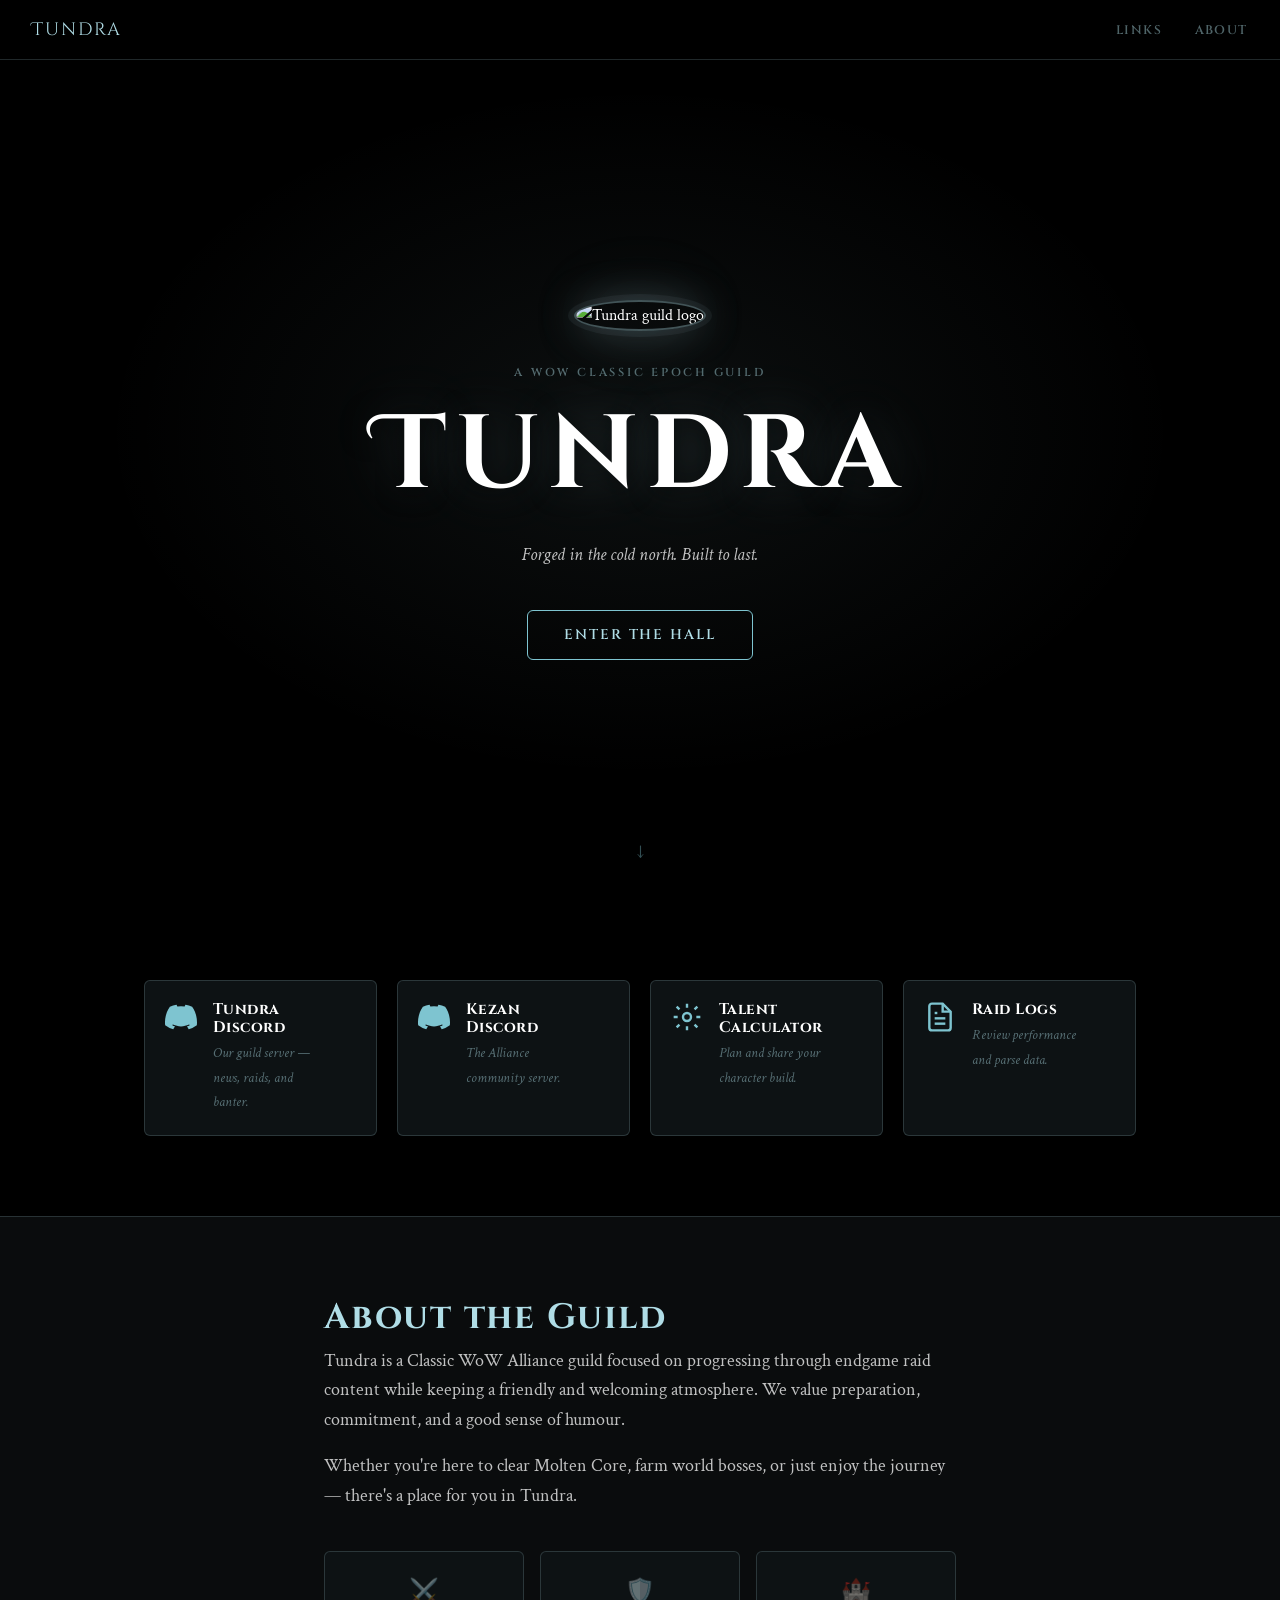
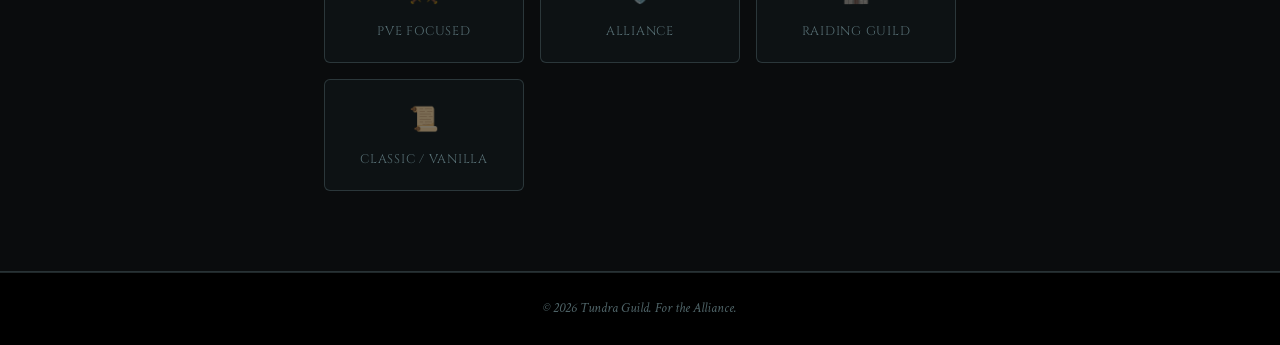
==== index.html @ 78d1f73b "Remove links section header, fix grid to 4-wide (2x2 on mobile) Co-Authored-By: Claude Sonnet 4.6 <n" ====
<!DOCTYPE html>
<html lang="en">
<head>
  <meta charset="UTF-8" />
  <meta name="viewport" content="width=device-width, initial-scale=1.0" />
  <title>Tundra — WoW Classic Guild</title>
  <link rel="preconnect" href="https://fonts.googleapis.com" />
  <link rel="preconnect" href="https://fonts.gstatic.com" crossorigin />
  <link href="https://fonts.googleapis.com/css2?family=Cinzel+Decorative:wght@700&family=Cinzel:wght@400;600&family=Crimson+Text:ital,wght@0,400;0,600;1,400&display=swap" rel="stylesheet" />
  <link rel="stylesheet" href="styles.css" />
</head>
<body>

  <nav class="nav">
    <span class="nav__brand">Tundra</span>
    <ul class="nav__links">
      <li><a href="#links">Links</a></li>
      <li><a href="#about">About</a></li>
    </ul>
  </nav>

  <!-- Hero -->
  <section class="hero">
    <div class="hero__inner">
      <a href="https://discord.gg/UbJrQcZfxH" target="_blank" rel="noopener" aria-label="Join Tundra Discord">
        <img
          class="guild-emblem"
          src="https://cdn.discordapp.com/icons/1451657816925278291/3aed492fb5cee491ce6581f77185e845.webp?size=256&quality=lossless"
          alt="Tundra guild logo"
        />
      </a>
      <p class="hero__faction">A WoW Classic Epoch Guild</p>
      <h1 class="hero__title">Tundra</h1>
      <p class="hero__sub">Forged in the cold north. Built to last.</p>
      <a href="#links" class="btn">Enter the Hall</a>
    </div>
    <div class="hero__scroll" aria-hidden="true">&#8595;</div>
  </section>

  <!-- Links -->
  <section class="section" id="links">
    <div class="container">
      <div class="links__grid">

        <a href="https://discord.gg/UbJrQcZfxH" target="_blank" rel="noopener" class="link-card">
          <div class="link-card__icon">
            <svg viewBox="0 0 24 24" fill="currentColor"><path d="M20.317 4.37a19.791 19.791 0 0 0-4.885-1.515.074.074 0 0 0-.079.037c-.21.375-.444.864-.608 1.25a18.27 18.27 0 0 0-5.487 0 12.64 12.64 0 0 0-.617-1.25.077.077 0 0 0-.079-.037A19.736 19.736 0 0 0 3.677 4.37a.07.07 0 0 0-.032.027C.533 9.046-.32 13.58.099 18.057a.082.082 0 0 0 .031.057 19.9 19.9 0 0 0 5.993 3.03.078.078 0 0 0 .084-.028 14.09 14.09 0 0 0 1.226-1.994.076.076 0 0 0-.041-.106 13.107 13.107 0 0 1-1.872-.892.077.077 0 0 1-.008-.128 10.2 10.2 0 0 0 .372-.292.074.074 0 0 1 .077-.01c3.928 1.793 8.18 1.793 12.062 0a.074.074 0 0 1 .078.01c.12.098.246.198.373.292a.077.077 0 0 1-.006.127 12.299 12.299 0 0 1-1.873.892.077.077 0 0 0-.041.107c.36.698.772 1.362 1.225 1.993a.076.076 0 0 0 .084.028 19.839 19.839 0 0 0 6.002-3.03.077.077 0 0 0 .032-.054c.5-5.177-.838-9.674-3.549-13.66a.061.061 0 0 0-.031-.03z"/></svg>
          </div>
          <div class="link-card__body">
            <h3 class="link-card__title">Tundra Discord</h3>
            <p class="link-card__desc">Our guild server — news, raids, and banter.</p>
          </div>
          <span class="link-card__arrow">&#8599;</span>
        </a>

        <a href="https://discord.gg/JZkSjRddAh" target="_blank" rel="noopener" class="link-card">
          <div class="link-card__icon">
            <svg viewBox="0 0 24 24" fill="currentColor"><path d="M20.317 4.37a19.791 19.791 0 0 0-4.885-1.515.074.074 0 0 0-.079.037c-.21.375-.444.864-.608 1.25a18.27 18.27 0 0 0-5.487 0 12.64 12.64 0 0 0-.617-1.25.077.077 0 0 0-.079-.037A19.736 19.736 0 0 0 3.677 4.37a.07.07 0 0 0-.032.027C.533 9.046-.32 13.58.099 18.057a.082.082 0 0 0 .031.057 19.9 19.9 0 0 0 5.993 3.03.078.078 0 0 0 .084-.028 14.09 14.09 0 0 0 1.226-1.994.076.076 0 0 0-.041-.106 13.107 13.107 0 0 1-1.872-.892.077.077 0 0 1-.008-.128 10.2 10.2 0 0 0 .372-.292.074.074 0 0 1 .077-.01c3.928 1.793 8.18 1.793 12.062 0a.074.074 0 0 1 .078.01c.12.098.246.198.373.292a.077.077 0 0 1-.006.127 12.299 12.299 0 0 1-1.873.892.077.077 0 0 0-.041.107c.36.698.772 1.362 1.225 1.993a.076.076 0 0 0 .084.028 19.839 19.839 0 0 0 6.002-3.03.077.077 0 0 0 .032-.054c.5-5.177-.838-9.674-3.549-13.66a.061.061 0 0 0-.031-.03z"/></svg>
          </div>
          <div class="link-card__body">
            <h3 class="link-card__title">Kezan Discord</h3>
            <p class="link-card__desc">The Alliance community server.</p>
          </div>
          <span class="link-card__arrow">&#8599;</span>
        </a>

        <a href="https://logs.defc0n.no/talents.html" target="_blank" rel="noopener" class="link-card">
          <div class="link-card__icon">
            <svg viewBox="0 0 24 24" fill="none" stroke="currentColor" stroke-width="1.8"><circle cx="12" cy="12" r="3"/><path d="M12 2v3M12 19v3M4.22 4.22l2.12 2.12M17.66 17.66l2.12 2.12M2 12h3M19 12h3M4.22 19.78l2.12-2.12M17.66 6.34l2.12-2.12"/></svg>
          </div>
          <div class="link-card__body">
            <h3 class="link-card__title">Talent Calculator</h3>
            <p class="link-card__desc">Plan and share your character build.</p>
          </div>
          <span class="link-card__arrow">&#8599;</span>
        </a>

        <a href="https://logs.defc0n.no/" target="_blank" rel="noopener" class="link-card">
          <div class="link-card__icon">
            <svg viewBox="0 0 24 24" fill="none" stroke="currentColor" stroke-width="1.8"><path d="M14 2H6a2 2 0 0 0-2 2v16a2 2 0 0 0 2 2h12a2 2 0 0 0 2-2V8z"/><polyline points="14 2 14 8 20 8"/><line x1="16" y1="13" x2="8" y2="13"/><line x1="16" y1="17" x2="8" y2="17"/><line x1="10" y1="9" x2="8" y2="9"/></svg>
          </div>
          <div class="link-card__body">
            <h3 class="link-card__title">Raid Logs</h3>
            <p class="link-card__desc">Review performance and parse data.</p>
          </div>
          <span class="link-card__arrow">&#8599;</span>
        </a>

      </div>
    </div>
  </section>

  <!-- About -->
  <section class="section section--dark" id="about">
    <div class="container container--narrow">
      <h2 class="section__title">About the Guild</h2>
      <div class="about__text">
        <p>Tundra is a Classic WoW Alliance guild focused on progressing through endgame raid content while keeping a friendly and welcoming atmosphere. We value preparation, commitment, and a good sense of humour.</p>
        <p>Whether you're here to clear Molten Core, farm world bosses, or just enjoy the journey — there's a place for you in Tundra.</p>
      </div>
      <div class="crests">
        <div class="crest"><span>⚔️</span><span>PvE Focused</span></div>
        <div class="crest"><span>🛡️</span><span>Alliance</span></div>
        <div class="crest"><span>🏰</span><span>Raiding Guild</span></div>
        <div class="crest"><span>📜</span><span>Classic / Vanilla</span></div>
      </div>
    </div>
  </section>

  <footer class="footer">
    <p>&copy; <span id="year"></span> Tundra Guild. For the Alliance.</p>
  </footer>

  <script>
    document.getElementById('year').textContent = new Date().getFullYear();
  </script>

</body>
</html>
---- styles.css ----
/* ── Reset ───────────────────────────────────────────── */
*, *::before, *::after { box-sizing: border-box; margin: 0; padding: 0; }
a { color: inherit; text-decoration: none; }
ul { list-style: none; }

/* ── Tokens ──────────────────────────────────────────── */
:root {
  --blue:      #b0dde6;
  --blue-lt:   #d4eef3;
  --blue-mid:  #7ec4d0;
  --blue-dk:   #4a9aaa;
  --blue-dim:  rgba(176,221,230,0.12);
  --blue-glow: rgba(176,221,230,0.18);
  --bg:        #000000;
  --bg-raised: #0a0c0d;
  --bg-card:   #0d1214;
  --text:      #ffffff;
  --text-soft: rgba(255,255,255,0.75);
  --muted:     rgba(176,221,230,0.45);
  --border:    rgba(176,221,230,0.18);
  --border-hover: rgba(176,221,230,0.55);
  --nav-h:     60px;
  --radius:    6px;
  --t:         0.22s ease;
}

/* ── Base ────────────────────────────────────────────── */
html { scroll-behavior: smooth; scroll-padding-top: var(--nav-h); }

body {
  font-family: 'Crimson Text', Georgia, serif;
  background: var(--bg);
  color: var(--text);
  line-height: 1.7;
  -webkit-font-smoothing: antialiased;
}

h1, h2, h3 { font-family: 'Cinzel', Georgia, serif; line-height: 1.2; }

/* ── Layout ──────────────────────────────────────────── */
.container { width: 100%; max-width: 1040px; margin-inline: auto; padding-inline: 1.5rem; }
.container--narrow { max-width: 680px; }

/* ── Nav ─────────────────────────────────────────────── */
.nav {
  position: fixed;
  inset: 0 0 auto 0;
  height: var(--nav-h);
  display: flex;
  align-items: center;
  justify-content: space-between;
  padding-inline: 2rem;
  background: rgba(0,0,0,0.88);
  backdrop-filter: blur(12px);
  border-bottom: 1px solid var(--border);
  z-index: 100;
}

.nav__brand {
  font-family: 'Cinzel Decorative', serif;
  font-size: 1.15rem;
  color: var(--blue);
  letter-spacing: 0.1em;
}

.nav__links { display: flex; gap: 2rem; }

.nav__links a {
  font-family: 'Cinzel', serif;
  font-size: 0.78rem;
  font-weight: 600;
  letter-spacing: 0.12em;
  text-transform: uppercase;
  color: var(--muted);
  transition: color var(--t);
}

.nav__links a:hover { color: var(--blue); }

/* ── Button ──────────────────────────────────────────── */
.btn {
  display: inline-block;
  padding: 0.75rem 2.25rem;
  background: transparent;
  color: var(--blue);
  font-family: 'Cinzel', serif;
  font-size: 0.88rem;
  font-weight: 600;
  letter-spacing: 0.14em;
  text-transform: uppercase;
  border: 1px solid var(--blue-mid);
  border-radius: var(--radius);
  transition: background var(--t), color var(--t), border-color var(--t), box-shadow var(--t);
}

.btn:hover {
  background: var(--blue-dim);
  border-color: var(--blue);
  box-shadow: 0 0 18px rgba(176,221,230,0.2);
  color: var(--blue-lt);
}

/* ── Hero ────────────────────────────────────────────── */
.hero {
  position: relative;
  min-height: 100dvh;
  display: flex;
  flex-direction: column;
  align-items: center;
  justify-content: center;
  padding-top: var(--nav-h);
  padding-inline: 2rem;
  background: var(--bg);
  text-align: center;
  overflow: hidden;
}

/* Atmospheric radial glow behind logo */
.hero::before {
  content: '';
  position: absolute;
  inset: 0;
  background:
    radial-gradient(ellipse 60% 55% at 50% 48%, rgba(176,221,230,0.07) 0%, transparent 70%),
    radial-gradient(ellipse 100% 60% at 50% 100%, rgba(0,0,0,0.9) 0%, transparent 60%);
  pointer-events: none;
}

/* Subtle scanline texture */
.hero::after {
  content: '';
  position: absolute;
  inset: 0;
  background-image: repeating-linear-gradient(
    0deg,
    transparent,
    transparent 3px,
    rgba(0,0,0,0.08) 3px,
    rgba(0,0,0,0.08) 4px
  );
  pointer-events: none;
  opacity: 0.4;
}

.hero__inner {
  position: relative;
  z-index: 1;
  max-width: 640px;
  display: flex;
  flex-direction: column;
  align-items: center;
}

/* ── Guild Emblem (hero logo) ────────────────────────── */
.guild-emblem {
  width: 130px;
  height: 130px;
  border-radius: 50%;
  margin-bottom: 2rem;
  border: 2px solid rgba(176,221,230,0.35);
  box-shadow:
    0 0 0 6px rgba(176,221,230,0.06),
    0 0 40px rgba(176,221,230,0.25),
    0 0 80px rgba(176,221,230,0.1);
  object-fit: cover;
  transition: box-shadow var(--t), transform var(--t);
}

a:has(.guild-emblem):hover .guild-emblem {
  box-shadow:
    0 0 0 6px rgba(176,221,230,0.12),
    0 0 55px rgba(176,221,230,0.4),
    0 0 100px rgba(176,221,230,0.15);
  transform: scale(1.04);
}

.hero__faction {
  font-family: 'Cinzel', serif;
  font-size: 0.72rem;
  font-weight: 600;
  letter-spacing: 0.24em;
  text-transform: uppercase;
  color: var(--muted);
  margin-bottom: 0.75rem;
}

.hero__title {
  font-family: 'Cinzel Decorative', serif;
  font-size: clamp(3.2rem, 9vw, 6.5rem);
  color: var(--text);
  margin-bottom: 1.25rem;
  letter-spacing: 0.08em;
  text-shadow: 0 0 60px rgba(176,221,230,0.2), 0 2px 24px rgba(0,0,0,0.9);
}

.hero__sub {
  font-size: 1.15rem;
  font-style: italic;
  color: var(--text-soft);
  max-width: 460px;
  margin-bottom: 2.5rem;
  line-height: 1.7;
}

/* Decorative divider */
.hero__divider {
  width: 120px;
  height: 1px;
  background: linear-gradient(to right, transparent, var(--blue-mid), transparent);
  margin-bottom: 2.5rem;
}

.hero__scroll {
  position: absolute;
  bottom: 2rem;
  left: 50%;
  transform: translateX(-50%);
  color: var(--blue-mid);
  font-size: 1.1rem;
  opacity: 0.4;
  animation: bob 2s ease-in-out infinite;
  z-index: 1;
}

@keyframes bob {
  0%, 100% { transform: translateX(-50%) translateY(0); }
  50%       { transform: translateX(-50%) translateY(6px); }
}

/* ── Sections ────────────────────────────────────────── */
.section { padding-block: 5rem; }

.section--dark {
  background: var(--bg-raised);
  border-top: 1px solid var(--border);
  border-bottom: 1px solid var(--border);
}

.section__title {
  font-size: clamp(1.5rem, 4vw, 2.2rem);
  color: var(--blue);
  margin-bottom: 0.4rem;
  letter-spacing: 0.05em;
}

.section__sub {
  font-size: 1rem;
  font-style: italic;
  color: var(--muted);
  margin-bottom: 2.5rem;
}

/* ── Link Cards ──────────────────────────────────────── */
.links__grid {
  display: grid;
  grid-template-columns: repeat(4, 1fr);
  gap: 1.25rem;
}

.link-card {
  display: flex;
  align-items: flex-start;
  gap: 1rem;
  padding: 1.25rem;
  background: var(--bg-card);
  border: 1px solid var(--border);
  border-radius: var(--radius);
  transition: border-color var(--t), box-shadow var(--t), background var(--t);
  position: relative;
}

.link-card:hover {
  border-color: var(--border-hover);
  background: var(--bg-raised);
  box-shadow: 0 0 24px rgba(176,221,230,0.08), inset 0 0 0 1px rgba(176,221,230,0.06);
}

.link-card__icon {
  flex-shrink: 0;
  width: 2rem;
  height: 2rem;
  color: var(--blue-mid);
  transition: color var(--t);
}

.link-card:hover .link-card__icon { color: var(--blue); }

.link-card__icon svg { width: 100%; height: 100%; }

.link-card__body { flex: 1; }

.link-card__title {
  font-family: 'Cinzel', serif;
  font-size: 0.95rem;
  color: var(--text);
  margin-bottom: 0.25rem;
  letter-spacing: 0.03em;
  transition: color var(--t);
}

.link-card:hover .link-card__title { color: var(--blue-lt); }

.link-card__desc {
  font-size: 0.9rem;
  font-style: italic;
  color: var(--muted);
}

.link-card__arrow {
  font-size: 0.9rem;
  color: var(--blue-mid);
  opacity: 0;
  transition: opacity var(--t);
  flex-shrink: 0;
}

.link-card:hover .link-card__arrow { opacity: 1; }

/* ── About ───────────────────────────────────────────── */
.about__text {
  display: flex;
  flex-direction: column;
  gap: 1rem;
  margin-bottom: 2.5rem;
  font-size: 1.1rem;
  color: var(--text-soft);
}

.crests {
  display: grid;
  grid-template-columns: repeat(auto-fill, minmax(155px, 1fr));
  gap: 1rem;
}

.crest {
  display: flex;
  flex-direction: column;
  align-items: center;
  gap: 0.5rem;
  padding: 1.25rem 1rem;
  background: var(--bg-card);
  border: 1px solid var(--border);
  border-radius: var(--radius);
  font-family: 'Cinzel', serif;
  font-size: 0.78rem;
  letter-spacing: 0.06em;
  color: var(--muted);
  text-align: center;
  text-transform: uppercase;
  transition: border-color var(--t), color var(--t);
}

.crest:hover { border-color: var(--border-hover); color: var(--blue-lt); }

.crest span:first-child { font-size: 1.5rem; }

/* ── Footer ──────────────────────────────────────────── */
.footer {
  background: var(--bg);
  border-top: 1px solid var(--border);
  text-align: center;
  padding: 1.5rem;
  font-size: 0.88rem;
  font-style: italic;
  color: var(--muted);
}

/* ── Responsive ──────────────────────────────────────── */
@media (max-width: 860px) {
  .links__grid { grid-template-columns: repeat(2, 1fr); }
}

@media (max-width: 540px) {
  .nav__links { display: none; }
  .guild-emblem { width: 90px; height: 90px; }
}
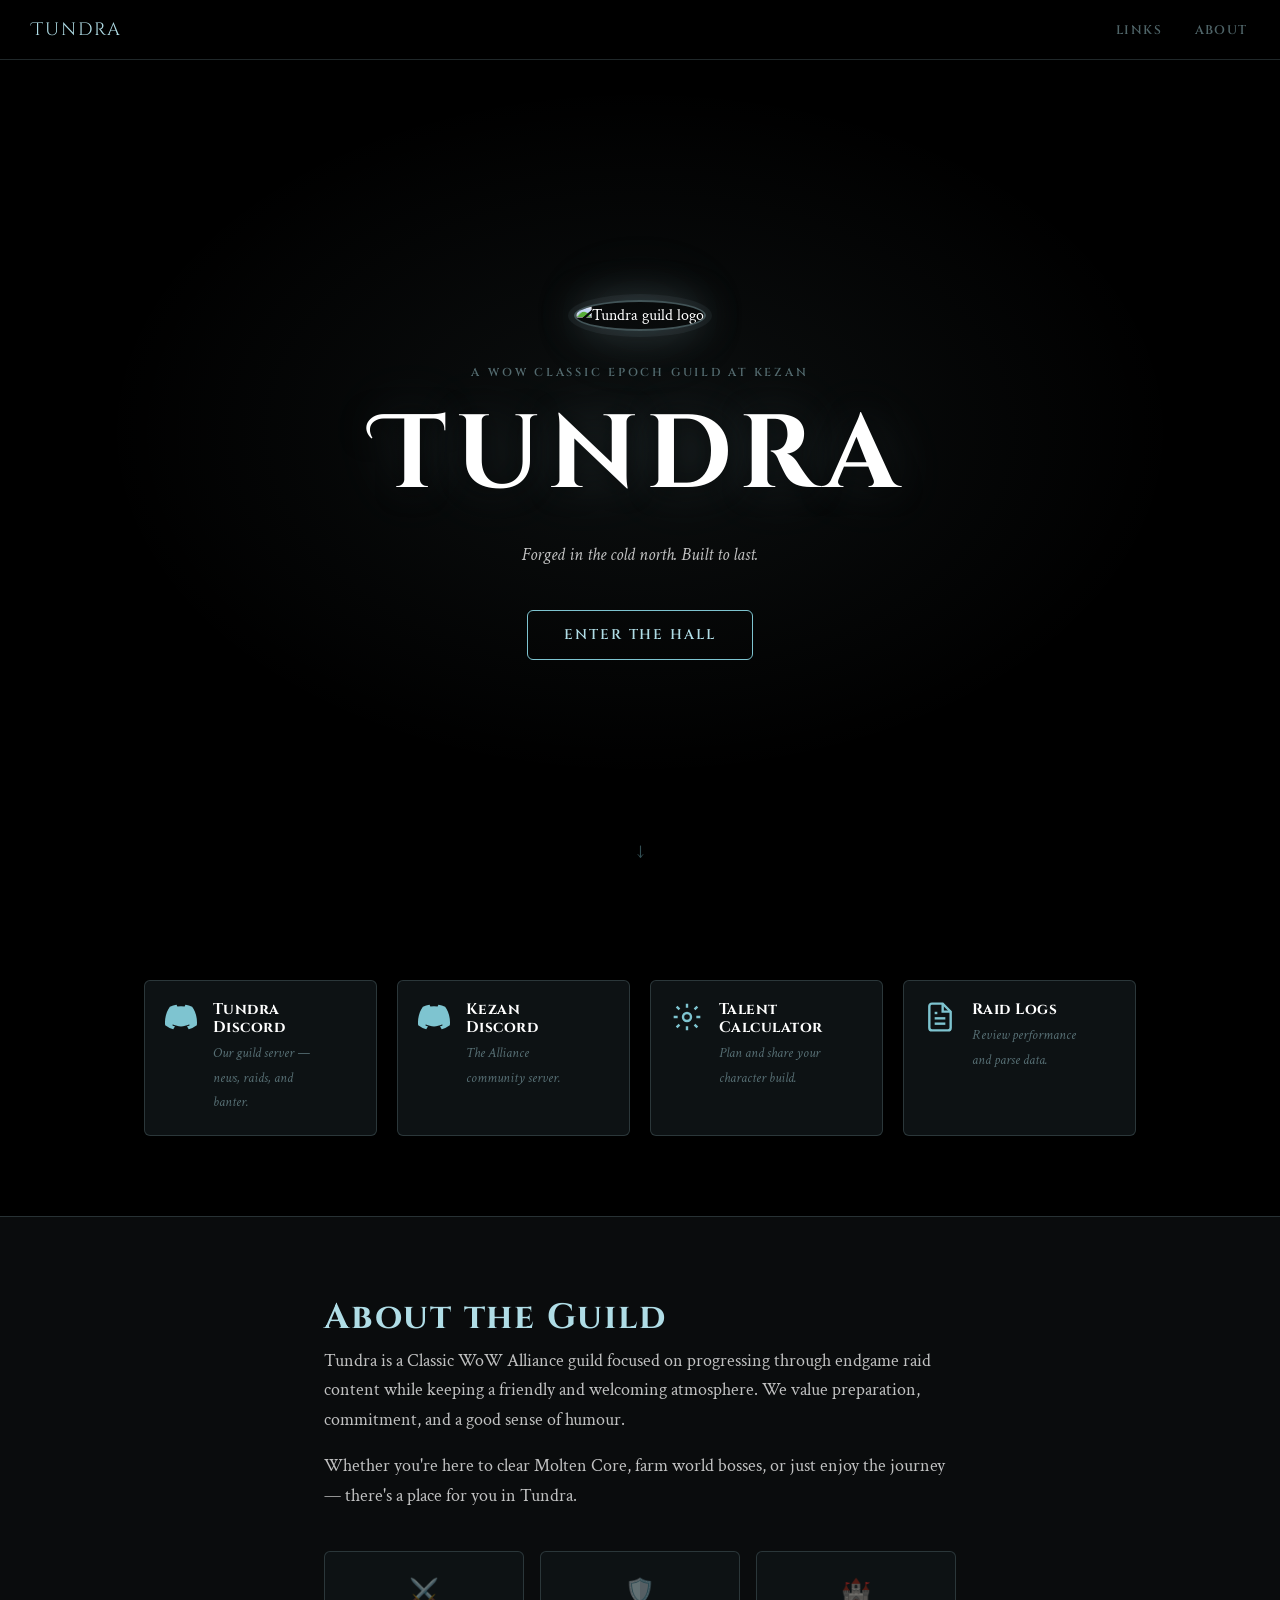
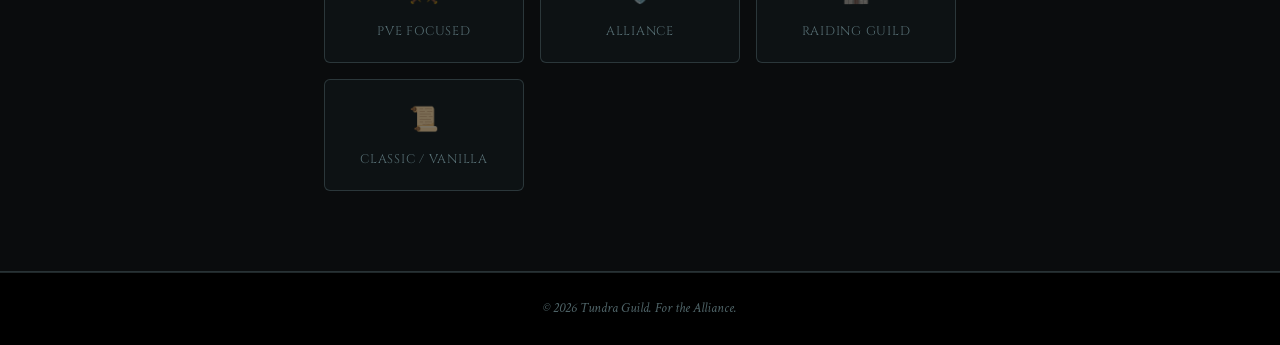
==== commit 52516360: "Update faction text to include Kezan server Co-Authored-By: Claude Sonnet 4.6 <noreply@anthropic.com" ====
--- a/index.html
+++ b/index.html
@@ -29,7 +29,7 @@
           alt="Tundra guild logo"
         />
       </a>
-      <p class="hero__faction">A WoW Classic Epoch Guild</p>
+      <p class="hero__faction">A WoW Classic Epoch Guild at Kezan</p>
       <h1 class="hero__title">Tundra</h1>
       <p class="hero__sub">Forged in the cold north. Built to last.</p>
       <a href="#links" class="btn">Enter the Hall</a>
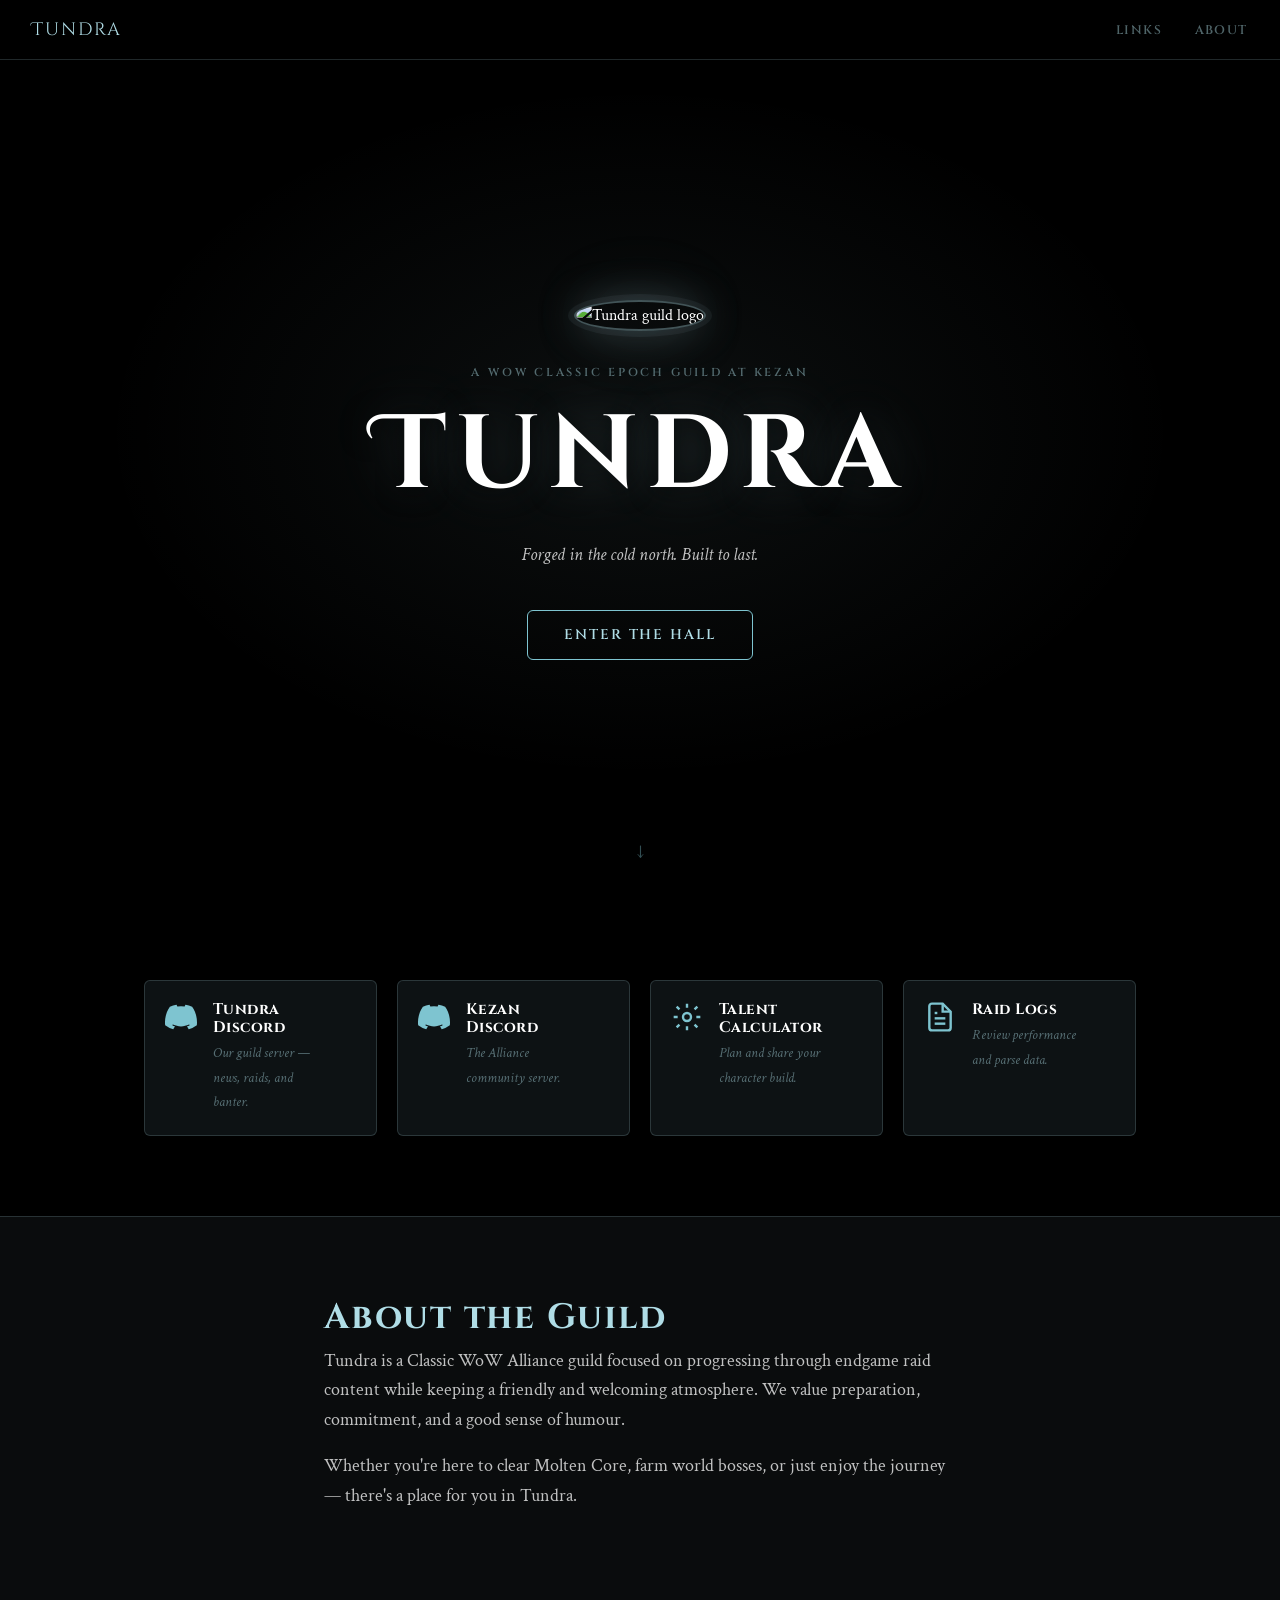
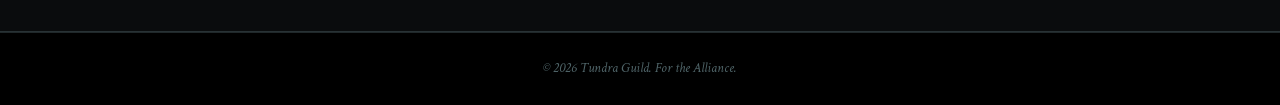
==== commit 8c3f3e50: "Remove crest boxes from about section Co-Authored-By: Claude Sonnet 4.6 <noreply@anthropic.com>" ====
--- a/index.html
+++ b/index.html
@@ -98,12 +98,6 @@
         <p>Tundra is a Classic WoW Alliance guild focused on progressing through endgame raid content while keeping a friendly and welcoming atmosphere. We value preparation, commitment, and a good sense of humour.</p>
         <p>Whether you're here to clear Molten Core, farm world bosses, or just enjoy the journey — there's a place for you in Tundra.</p>
       </div>
-      <div class="crests">
-        <div class="crest"><span>⚔️</span><span>PvE Focused</span></div>
-        <div class="crest"><span>🛡️</span><span>Alliance</span></div>
-        <div class="crest"><span>🏰</span><span>Raiding Guild</span></div>
-        <div class="crest"><span>📜</span><span>Classic / Vanilla</span></div>
-      </div>
     </div>
   </section>
 
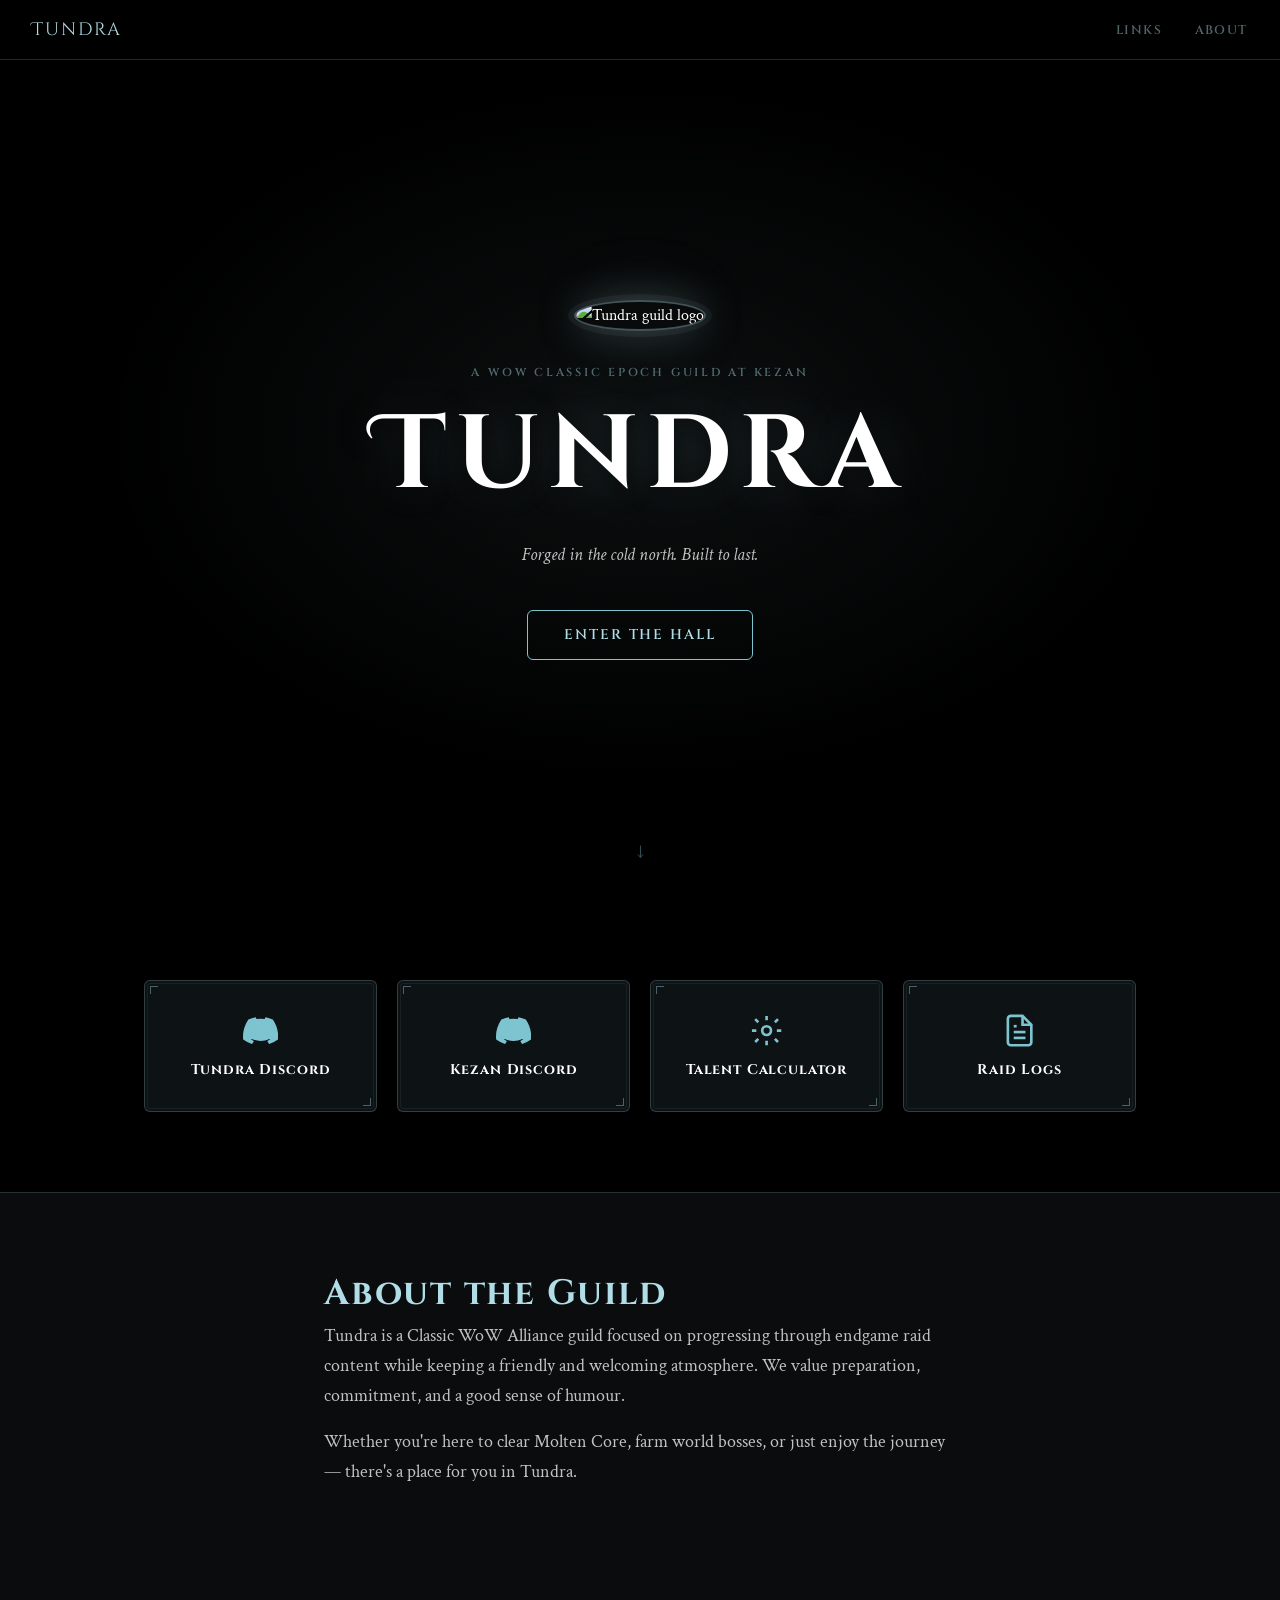
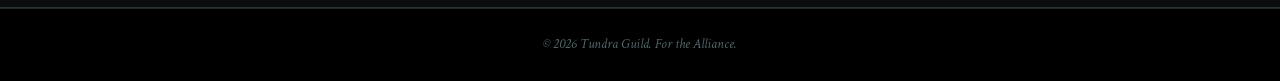
==== commit 8ee1195d: "Restyle link cards: icon+title stacked, no subtext, WoW corner borders Co-Authored-By: Claude Sonnet" ====
--- a/index.html
+++ b/index.html
@@ -46,44 +46,28 @@
           <div class="link-card__icon">
             <svg viewBox="0 0 24 24" fill="currentColor"><path d="M20.317 4.37a19.791 19.791 0 0 0-4.885-1.515.074.074 0 0 0-.079.037c-.21.375-.444.864-.608 1.25a18.27 18.27 0 0 0-5.487 0 12.64 12.64 0 0 0-.617-1.25.077.077 0 0 0-.079-.037A19.736 19.736 0 0 0 3.677 4.37a.07.07 0 0 0-.032.027C.533 9.046-.32 13.58.099 18.057a.082.082 0 0 0 .031.057 19.9 19.9 0 0 0 5.993 3.03.078.078 0 0 0 .084-.028 14.09 14.09 0 0 0 1.226-1.994.076.076 0 0 0-.041-.106 13.107 13.107 0 0 1-1.872-.892.077.077 0 0 1-.008-.128 10.2 10.2 0 0 0 .372-.292.074.074 0 0 1 .077-.01c3.928 1.793 8.18 1.793 12.062 0a.074.074 0 0 1 .078.01c.12.098.246.198.373.292a.077.077 0 0 1-.006.127 12.299 12.299 0 0 1-1.873.892.077.077 0 0 0-.041.107c.36.698.772 1.362 1.225 1.993a.076.076 0 0 0 .084.028 19.839 19.839 0 0 0 6.002-3.03.077.077 0 0 0 .032-.054c.5-5.177-.838-9.674-3.549-13.66a.061.061 0 0 0-.031-.03z"/></svg>
           </div>
-          <div class="link-card__body">
-            <h3 class="link-card__title">Tundra Discord</h3>
-            <p class="link-card__desc">Our guild server — news, raids, and banter.</p>
-          </div>
-          <span class="link-card__arrow">&#8599;</span>
+          <h3 class="link-card__title">Tundra Discord</h3>
         </a>
 
         <a href="https://discord.gg/JZkSjRddAh" target="_blank" rel="noopener" class="link-card">
           <div class="link-card__icon">
             <svg viewBox="0 0 24 24" fill="currentColor"><path d="M20.317 4.37a19.791 19.791 0 0 0-4.885-1.515.074.074 0 0 0-.079.037c-.21.375-.444.864-.608 1.25a18.27 18.27 0 0 0-5.487 0 12.64 12.64 0 0 0-.617-1.25.077.077 0 0 0-.079-.037A19.736 19.736 0 0 0 3.677 4.37a.07.07 0 0 0-.032.027C.533 9.046-.32 13.58.099 18.057a.082.082 0 0 0 .031.057 19.9 19.9 0 0 0 5.993 3.03.078.078 0 0 0 .084-.028 14.09 14.09 0 0 0 1.226-1.994.076.076 0 0 0-.041-.106 13.107 13.107 0 0 1-1.872-.892.077.077 0 0 1-.008-.128 10.2 10.2 0 0 0 .372-.292.074.074 0 0 1 .077-.01c3.928 1.793 8.18 1.793 12.062 0a.074.074 0 0 1 .078.01c.12.098.246.198.373.292a.077.077 0 0 1-.006.127 12.299 12.299 0 0 1-1.873.892.077.077 0 0 0-.041.107c.36.698.772 1.362 1.225 1.993a.076.076 0 0 0 .084.028 19.839 19.839 0 0 0 6.002-3.03.077.077 0 0 0 .032-.054c.5-5.177-.838-9.674-3.549-13.66a.061.061 0 0 0-.031-.03z"/></svg>
           </div>
-          <div class="link-card__body">
-            <h3 class="link-card__title">Kezan Discord</h3>
-            <p class="link-card__desc">The Alliance community server.</p>
-          </div>
-          <span class="link-card__arrow">&#8599;</span>
+          <h3 class="link-card__title">Kezan Discord</h3>
         </a>
 
         <a href="https://logs.defc0n.no/talents.html" target="_blank" rel="noopener" class="link-card">
           <div class="link-card__icon">
             <svg viewBox="0 0 24 24" fill="none" stroke="currentColor" stroke-width="1.8"><circle cx="12" cy="12" r="3"/><path d="M12 2v3M12 19v3M4.22 4.22l2.12 2.12M17.66 17.66l2.12 2.12M2 12h3M19 12h3M4.22 19.78l2.12-2.12M17.66 6.34l2.12-2.12"/></svg>
           </div>
-          <div class="link-card__body">
-            <h3 class="link-card__title">Talent Calculator</h3>
-            <p class="link-card__desc">Plan and share your character build.</p>
-          </div>
-          <span class="link-card__arrow">&#8599;</span>
+          <h3 class="link-card__title">Talent Calculator</h3>
         </a>
 
         <a href="https://logs.defc0n.no/" target="_blank" rel="noopener" class="link-card">
           <div class="link-card__icon">
             <svg viewBox="0 0 24 24" fill="none" stroke="currentColor" stroke-width="1.8"><path d="M14 2H6a2 2 0 0 0-2 2v16a2 2 0 0 0 2 2h12a2 2 0 0 0 2-2V8z"/><polyline points="14 2 14 8 20 8"/><line x1="16" y1="13" x2="8" y2="13"/><line x1="16" y1="17" x2="8" y2="17"/><line x1="10" y1="9" x2="8" y2="9"/></svg>
           </div>
-          <div class="link-card__body">
-            <h3 class="link-card__title">Raid Logs</h3>
-            <p class="link-card__desc">Review performance and parse data.</p>
-          </div>
-          <span class="link-card__arrow">&#8599;</span>
+          <h3 class="link-card__title">Raid Logs</h3>
         </a>
 
       </div>
--- a/styles.css
+++ b/styles.css
@@ -259,26 +259,48 @@
 
 .link-card {
   display: flex;
-  align-items: flex-start;
-  gap: 1rem;
-  padding: 1.25rem;
+  flex-direction: column;
+  align-items: center;
+  justify-content: center;
+  gap: 0.85rem;
+  padding: 2rem 1.25rem;
   background: var(--bg-card);
-  border: 1px solid var(--border);
+  border: 1px solid rgba(176,221,230,0.22);
+  outline: 1px solid rgba(176,221,230,0.07);
+  outline-offset: -4px;
   border-radius: var(--radius);
-  transition: border-color var(--t), box-shadow var(--t), background var(--t);
+  text-align: center;
+  transition: border-color var(--t), outline-color var(--t), box-shadow var(--t), background var(--t);
   position: relative;
 }
 
+/* Corner accent marks */
+.link-card::before,
+.link-card::after {
+  content: '';
+  position: absolute;
+  width: 8px;
+  height: 8px;
+  border-color: rgba(176,221,230,0.4);
+  border-style: solid;
+  transition: border-color var(--t);
+}
+.link-card::before { top: 5px; left: 5px; border-width: 1px 0 0 1px; }
+.link-card::after  { bottom: 5px; right: 5px; border-width: 0 1px 1px 0; }
+
 .link-card:hover {
-  border-color: var(--border-hover);
+  border-color: rgba(176,221,230,0.55);
+  outline-color: rgba(176,221,230,0.15);
   background: var(--bg-raised);
-  box-shadow: 0 0 24px rgba(176,221,230,0.08), inset 0 0 0 1px rgba(176,221,230,0.06);
-}
+  box-shadow: 0 0 28px rgba(176,221,230,0.08);
+}
+
+.link-card:hover::before,
+.link-card:hover::after { border-color: var(--blue); }
 
 .link-card__icon {
-  flex-shrink: 0;
-  width: 2rem;
-  height: 2rem;
+  width: 2.2rem;
+  height: 2.2rem;
   color: var(--blue-mid);
   transition: color var(--t);
 }
@@ -287,34 +309,15 @@
 
 .link-card__icon svg { width: 100%; height: 100%; }
 
-.link-card__body { flex: 1; }
-
 .link-card__title {
   font-family: 'Cinzel', serif;
-  font-size: 0.95rem;
+  font-size: 0.88rem;
   color: var(--text);
-  margin-bottom: 0.25rem;
-  letter-spacing: 0.03em;
+  letter-spacing: 0.06em;
   transition: color var(--t);
 }
 
 .link-card:hover .link-card__title { color: var(--blue-lt); }
-
-.link-card__desc {
-  font-size: 0.9rem;
-  font-style: italic;
-  color: var(--muted);
-}
-
-.link-card__arrow {
-  font-size: 0.9rem;
-  color: var(--blue-mid);
-  opacity: 0;
-  transition: opacity var(--t);
-  flex-shrink: 0;
-}
-
-.link-card:hover .link-card__arrow { opacity: 1; }
 
 /* ── About ───────────────────────────────────────────── */
 .about__text {
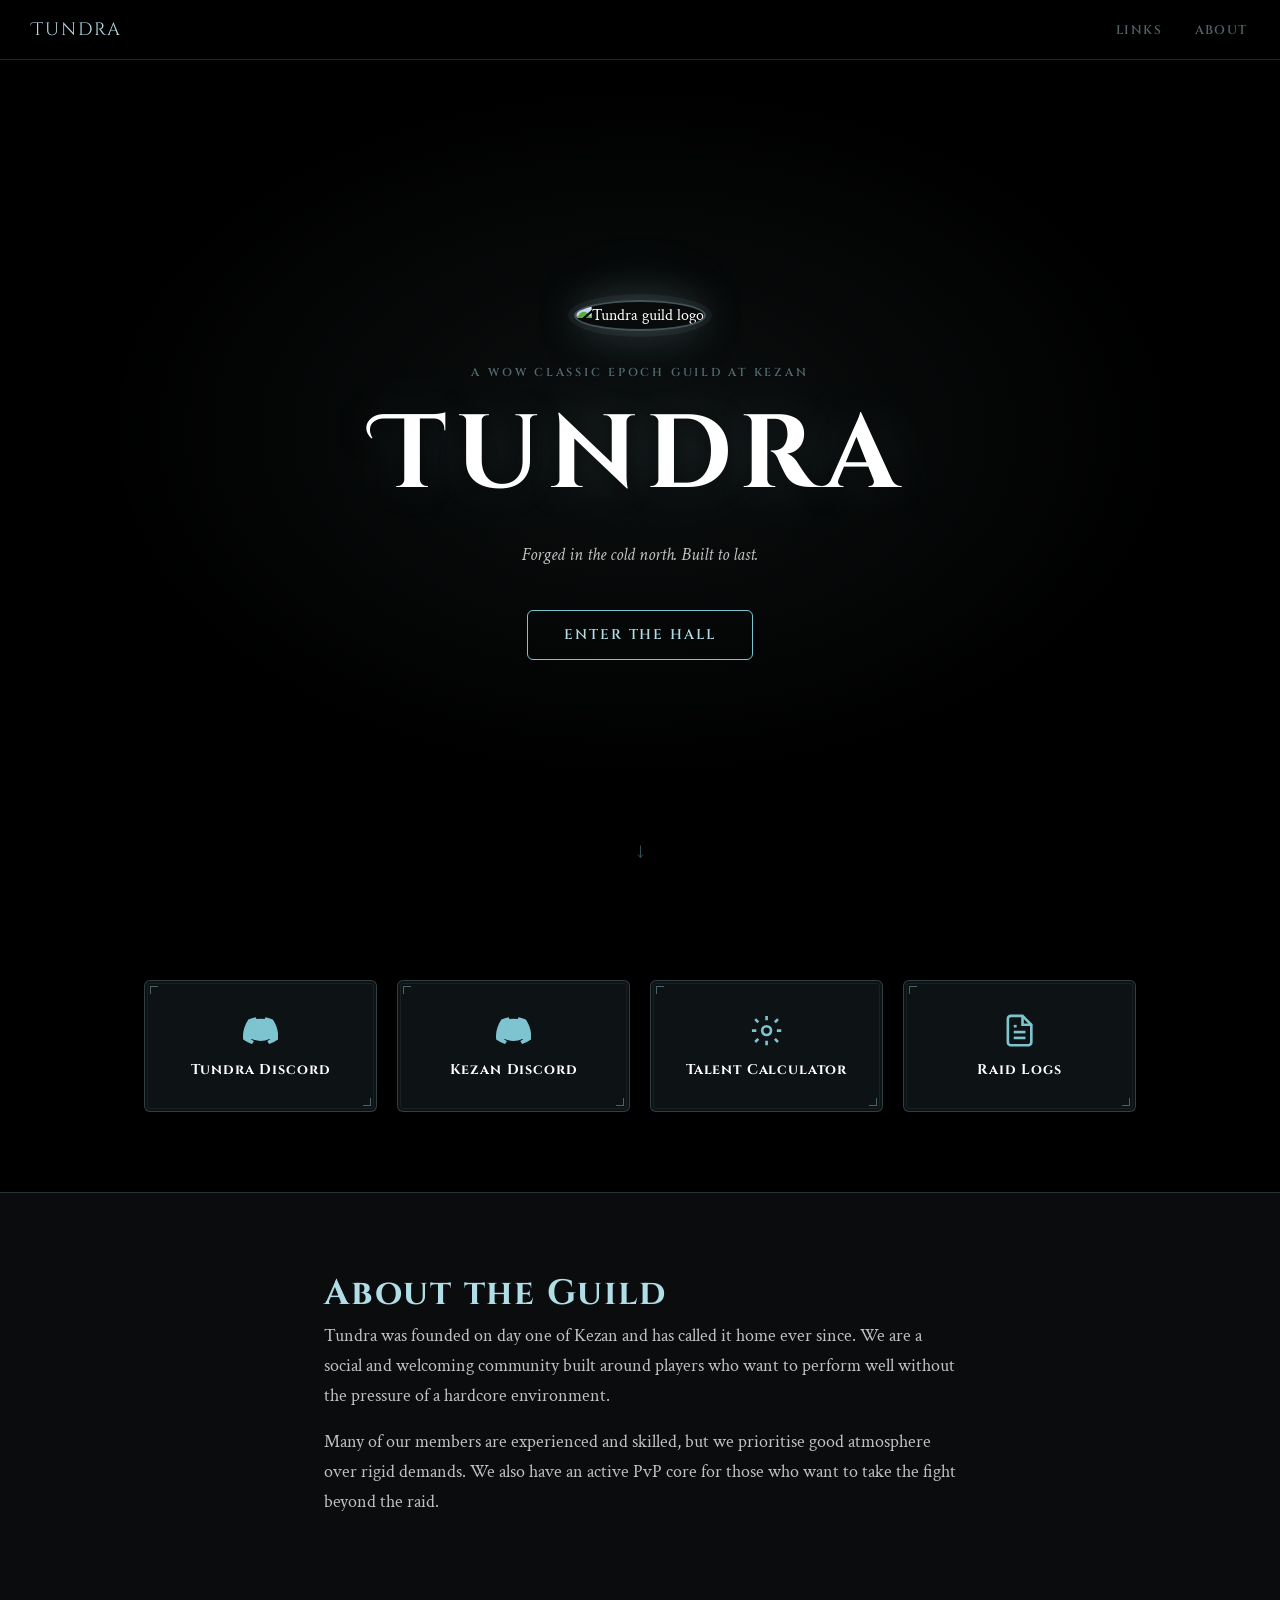
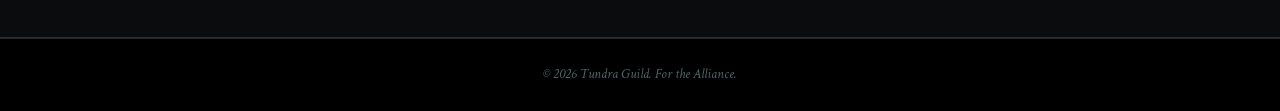
==== commit fca82c83: "Rewrite about section with guild history and identity Co-Authored-By: Claude Sonnet 4.6 <noreply@ant" ====
--- a/index.html
+++ b/index.html
@@ -79,8 +79,8 @@
     <div class="container container--narrow">
       <h2 class="section__title">About the Guild</h2>
       <div class="about__text">
-        <p>Tundra is a Classic WoW Alliance guild focused on progressing through endgame raid content while keeping a friendly and welcoming atmosphere. We value preparation, commitment, and a good sense of humour.</p>
-        <p>Whether you're here to clear Molten Core, farm world bosses, or just enjoy the journey — there's a place for you in Tundra.</p>
+        <p>Tundra was founded on day one of Kezan and has called it home ever since. We are a social and welcoming community built around players who want to perform well without the pressure of a hardcore environment.</p>
+        <p>Many of our members are experienced and skilled, but we prioritise good atmosphere over rigid demands. We also have an active PvP core for those who want to take the fight beyond the raid.</p>
       </div>
     </div>
   </section>
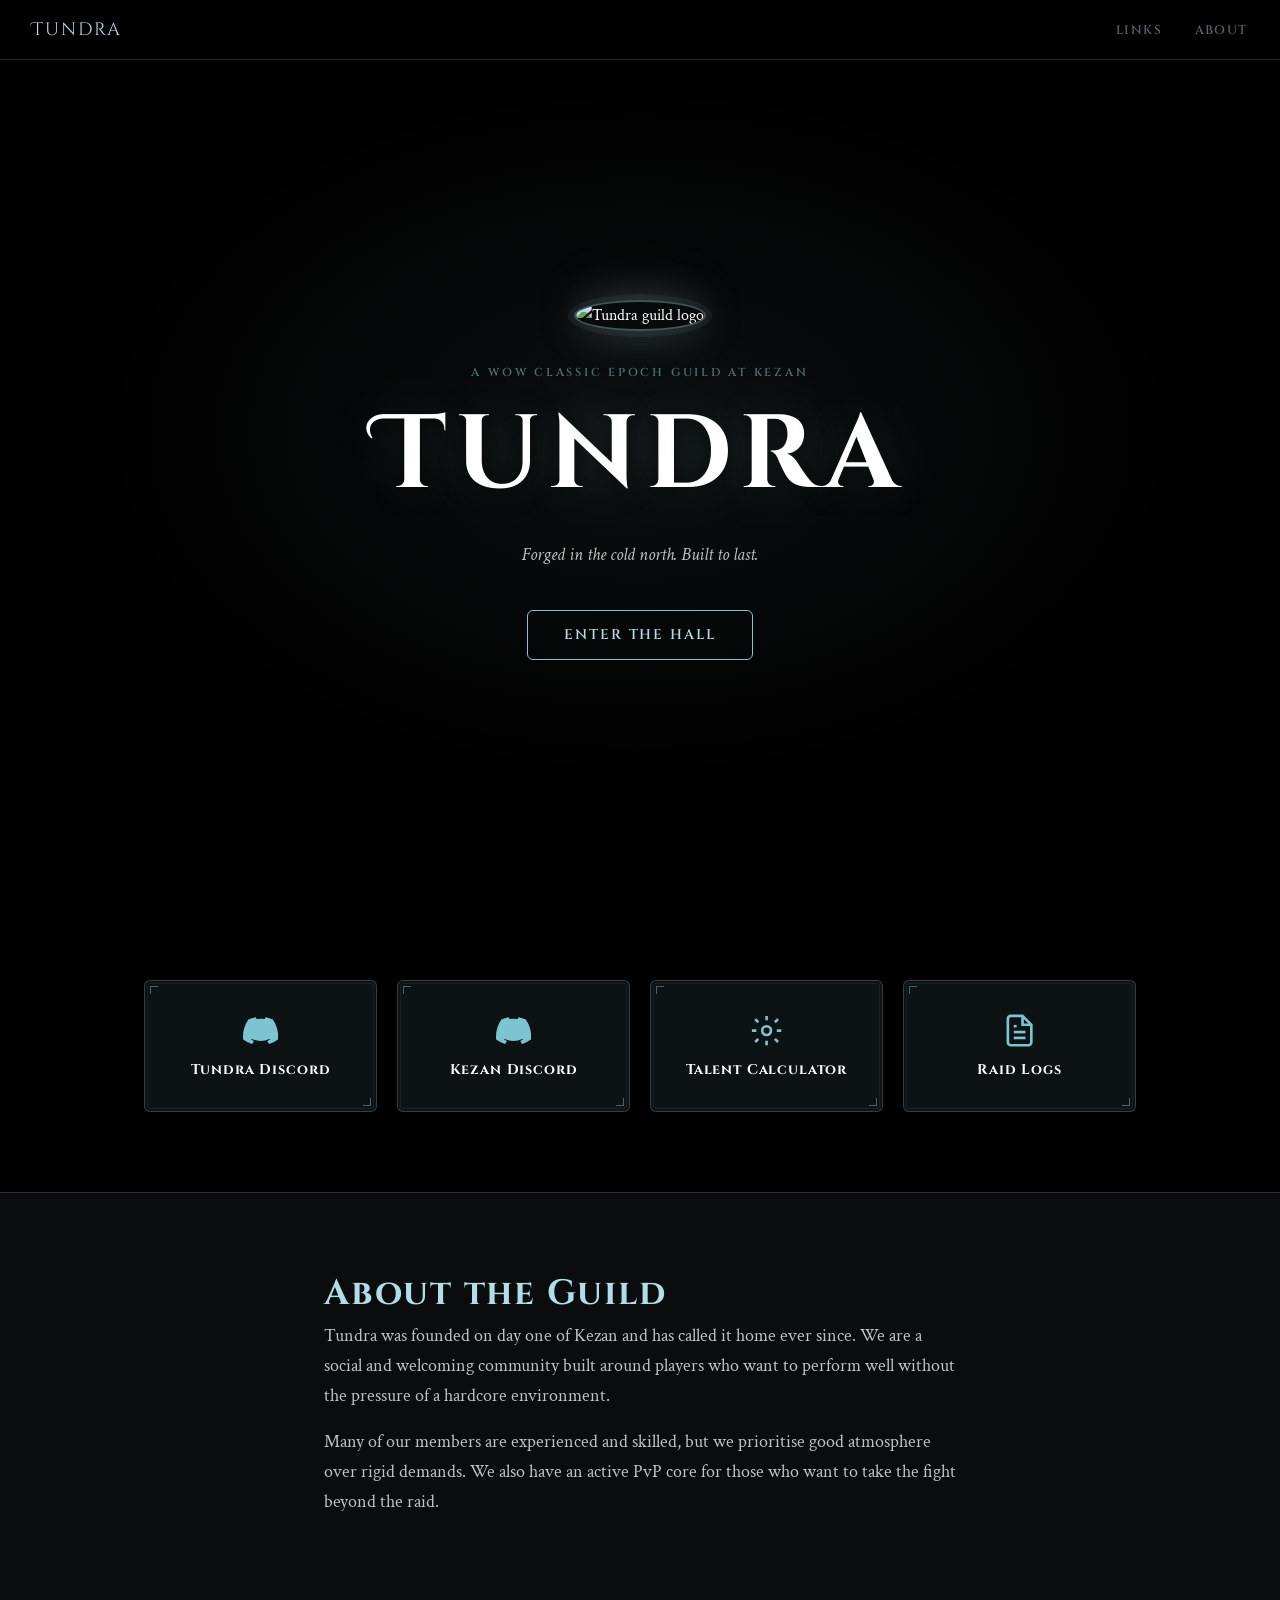
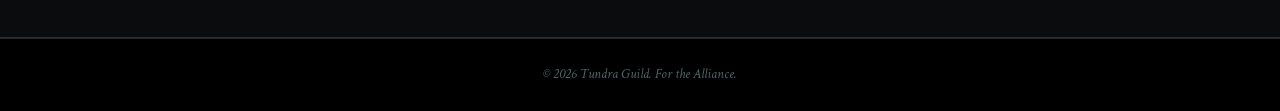
==== commit 2c2379a4: "Remove hero scroll arrow Co-Authored-By: Claude Sonnet 4.6 <noreply@anthropic.com>" ====
--- a/index.html
+++ b/index.html
@@ -34,7 +34,6 @@
       <p class="hero__sub">Forged in the cold north. Built to last.</p>
       <a href="#links" class="btn">Enter the Hall</a>
     </div>
-    <div class="hero__scroll" aria-hidden="true">&#8595;</div>
   </section>
 
   <!-- Links -->
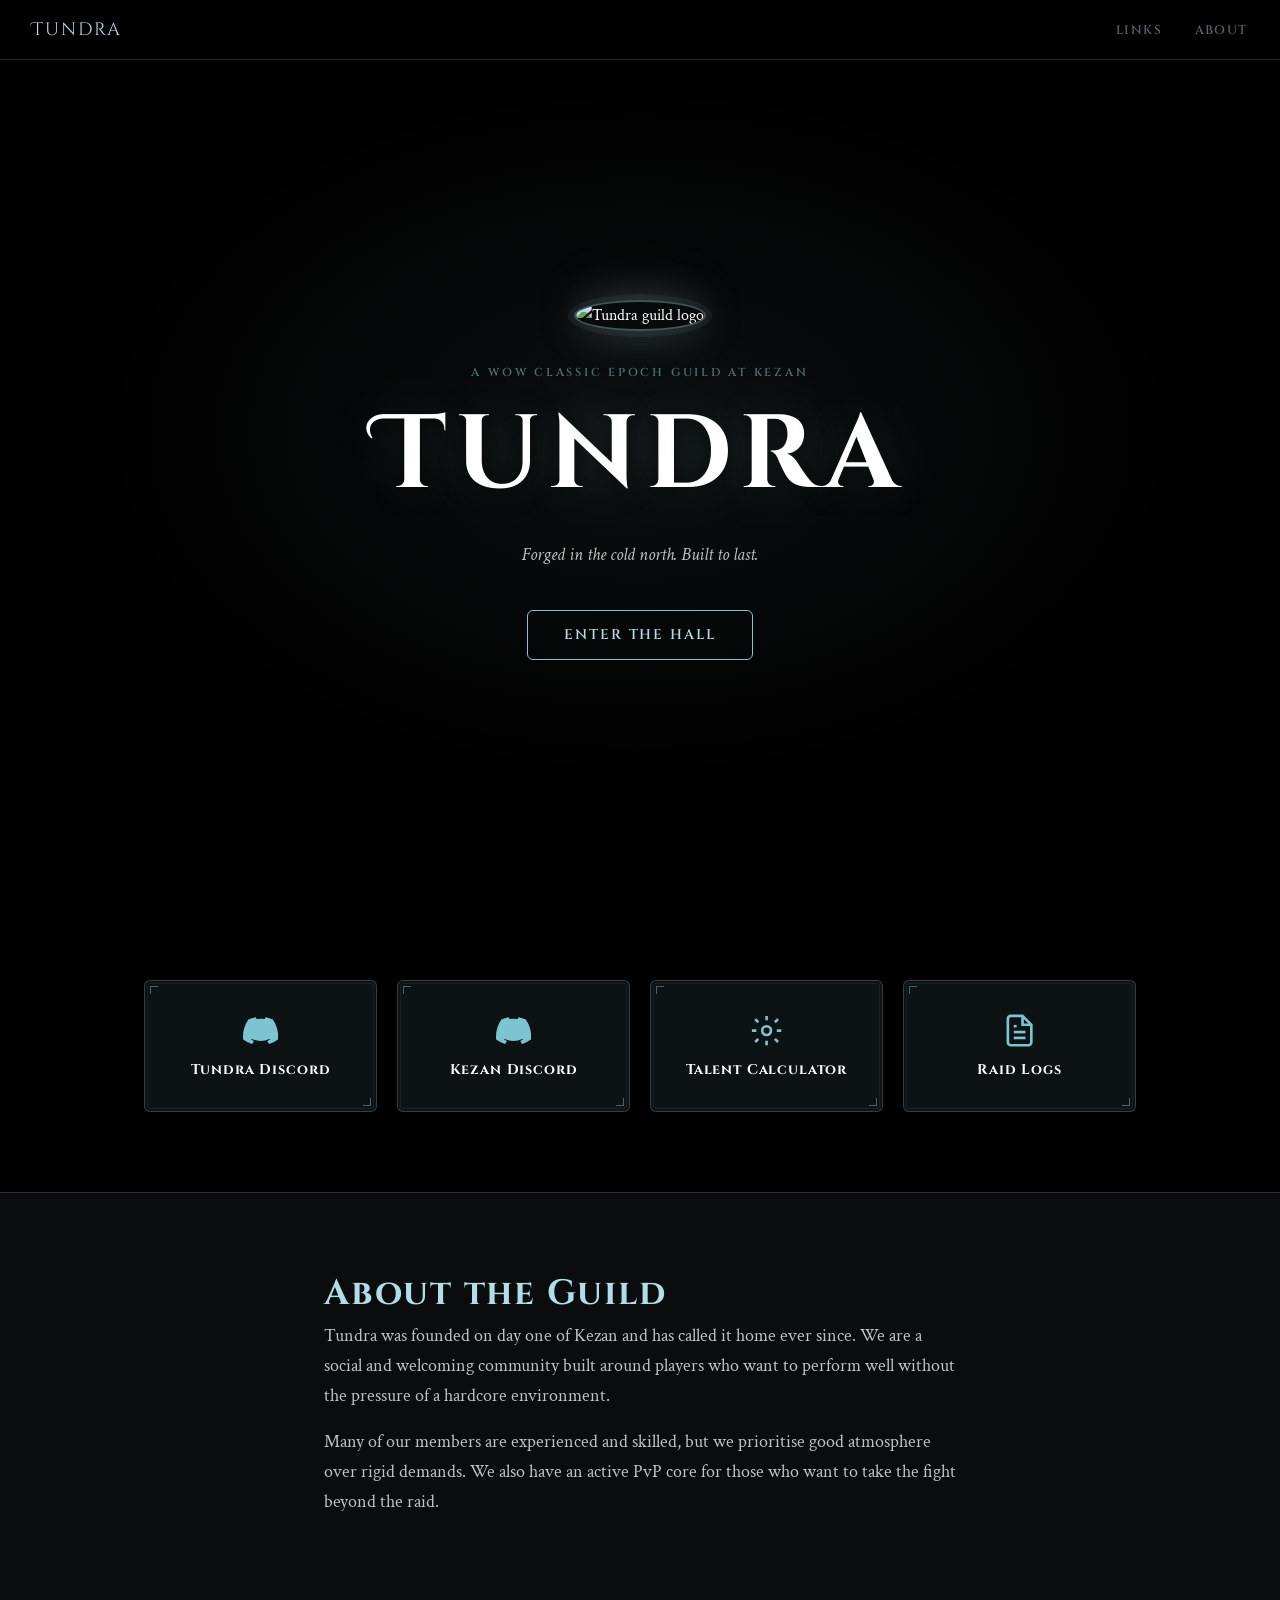
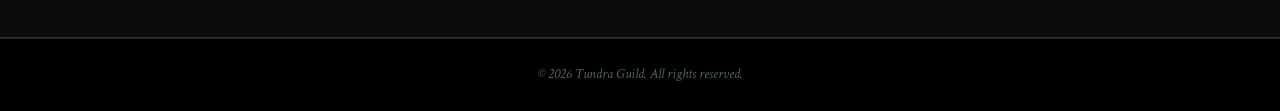
==== commit 8090d23c: "Remove alliance tagline from footer Co-Authored-By: Claude Sonnet 4.6 <noreply@anthropic.com>" ====
--- a/index.html
+++ b/index.html
@@ -32,7 +32,7 @@
       <p class="hero__faction">A WoW Classic Epoch Guild at Kezan</p>
       <h1 class="hero__title">Tundra</h1>
       <p class="hero__sub">Forged in the cold north. Built to last.</p>
-      <a href="#links" class="btn">Enter the Hall</a>
+      <a href="#links" class="btn" id="enter-btn">Enter the Hall</a>
     </div>
   </section>
 
@@ -85,11 +85,14 @@
   </section>
 
   <footer class="footer">
-    <p>&copy; <span id="year"></span> Tundra Guild. For the Alliance.</p>
+    <p>&copy; <span id="year"></span> Tundra Guild. All rights reserved.</p>
   </footer>
 
   <script>
     document.getElementById('year').textContent = new Date().getFullYear();
+    document.getElementById('enter-btn').addEventListener('click', function() {
+      document.getElementById('links').classList.add('revealed');
+    });
   </script>
 
 </body>
--- a/styles.css
+++ b/styles.css
@@ -110,7 +110,10 @@
   justify-content: center;
   padding-top: var(--nav-h);
   padding-inline: 2rem;
-  background: var(--bg);
+  background:
+    linear-gradient(to bottom, rgba(0,0,0,0.55) 0%, rgba(0,0,0,0.78) 100%),
+    url('https://images.unsplash.com/photo-1548610762-b7c48bd48e73?auto=format&fit=crop&w=1920&q=80')
+    center / cover no-repeat;
   text-align: center;
   overflow: hidden;
 }
@@ -250,6 +253,28 @@
   margin-bottom: 2.5rem;
 }
 
+/* ── Links section feasting hall reveal ─────────────── */
+#links {
+  position: relative;
+}
+
+#links::before {
+  content: '';
+  position: absolute;
+  inset: 0;
+  background:
+    linear-gradient(rgba(0,0,0,0.72), rgba(0,0,0,0.72)),
+    url('https://images.unsplash.com/photo-1533154683836-84ea7a0bc310?auto=format&fit=crop&w=1920&q=80')
+    center / cover no-repeat;
+  opacity: 0;
+  transition: opacity 1.4s ease;
+  z-index: 0;
+}
+
+#links.revealed::before { opacity: 1; }
+
+#links .container { position: relative; z-index: 1; }
+
 /* ── Link Cards ──────────────────────────────────────── */
 .links__grid {
   display: grid;
